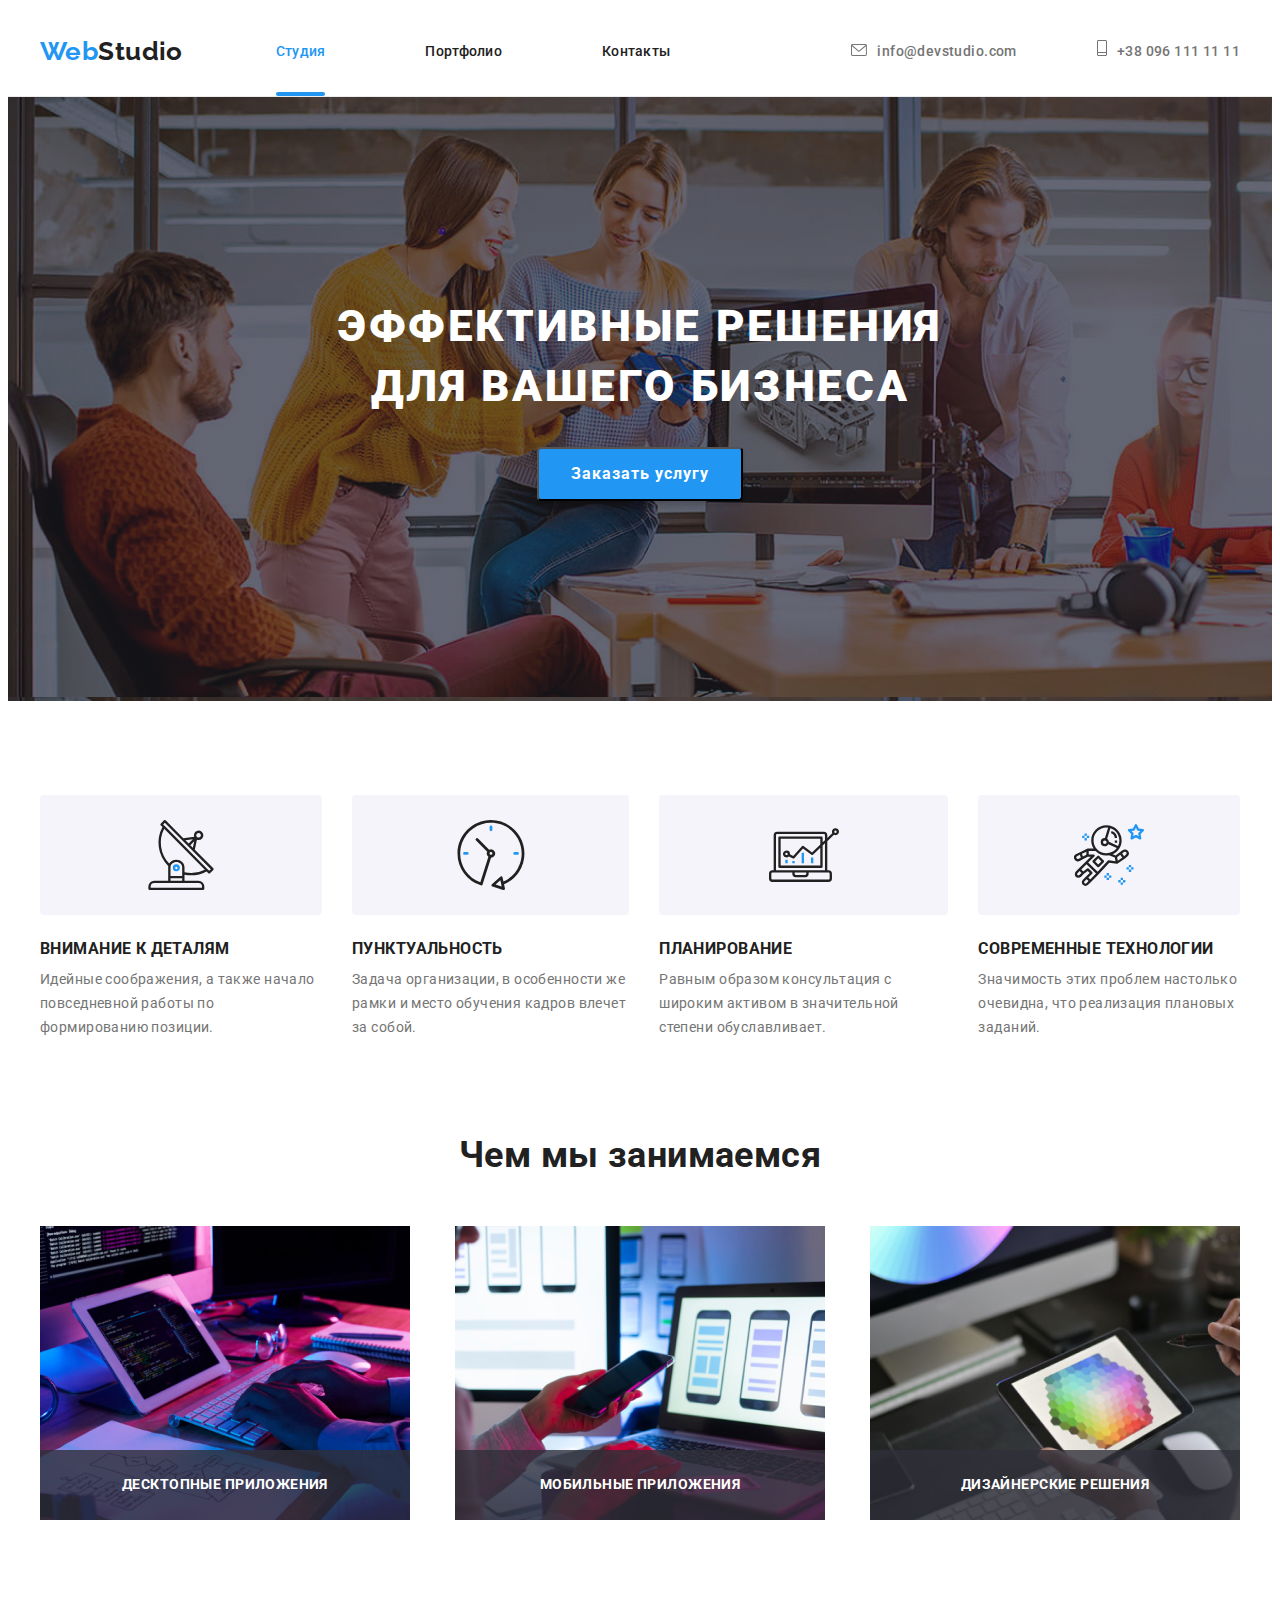
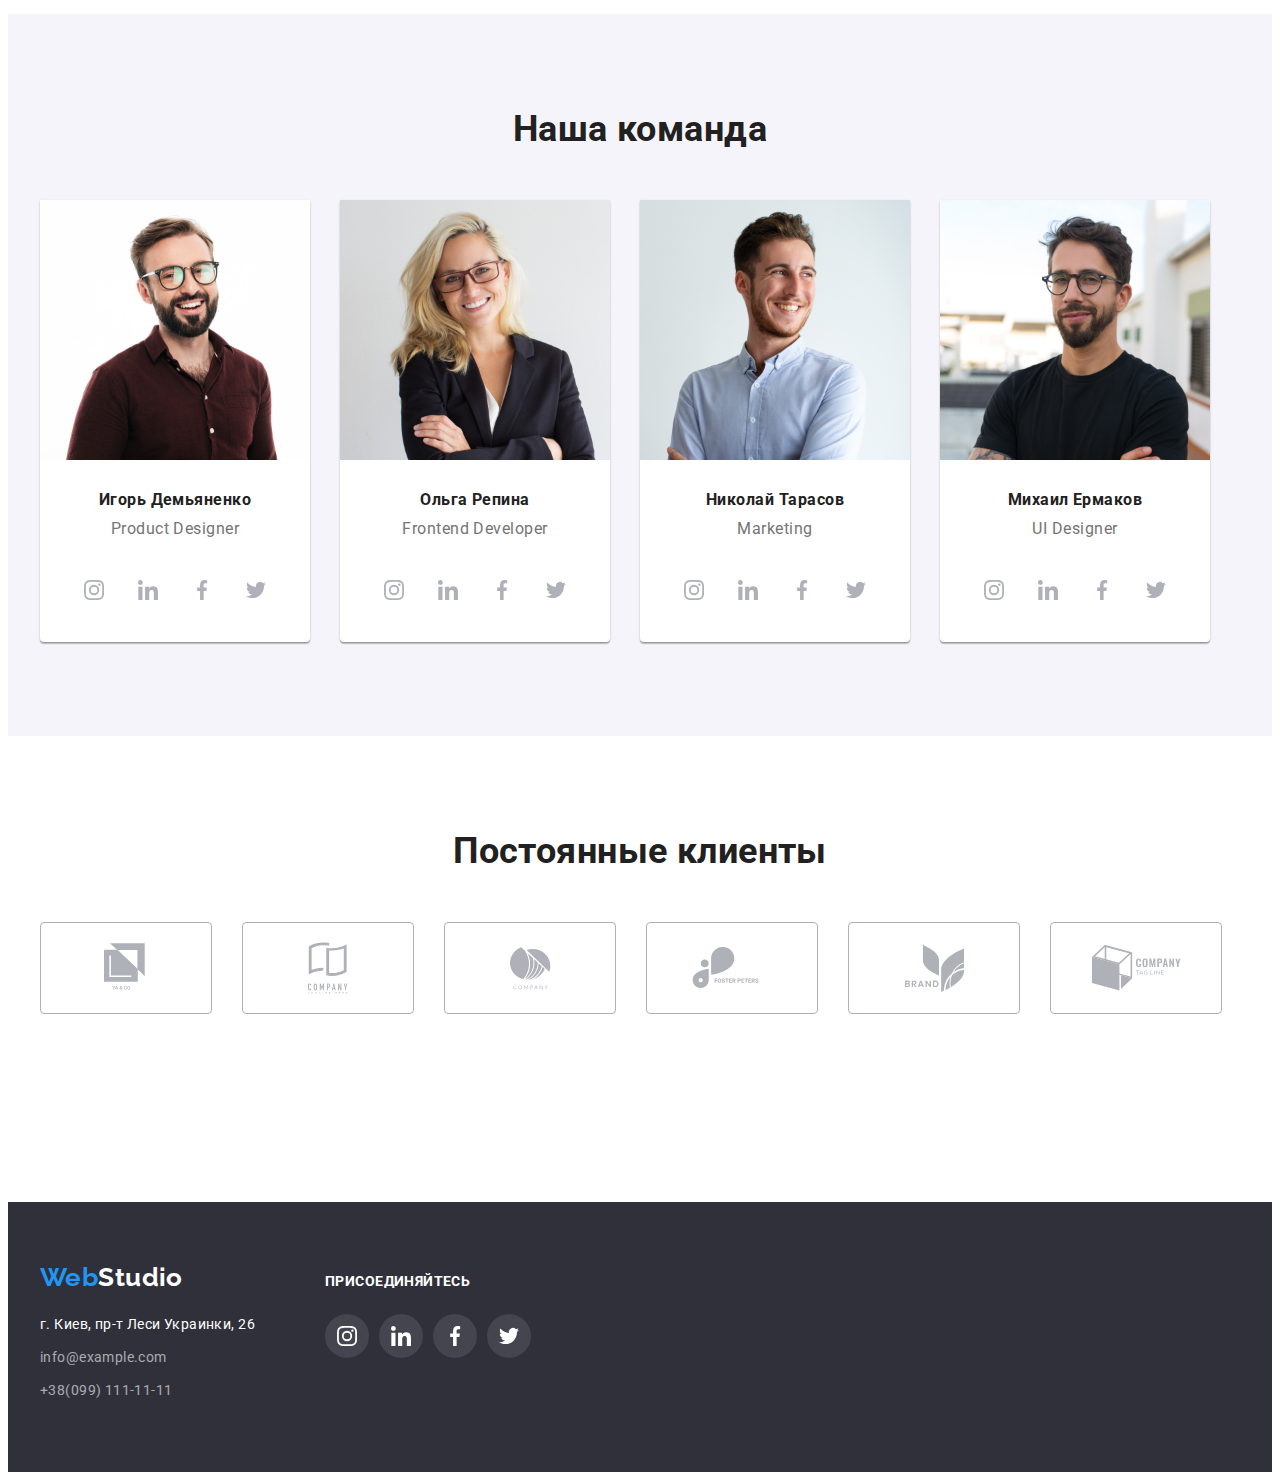
==== index.html @ 969b807a "Added files" ====
<!DOCTYPE html>
<html lang="ru">
  <head>
    <meta charset="UTF-8" />
    <meta name="viewport" content="width=device-width, initial-scale=1.0" />
    <title>Document</title>
    <link href="https://fonts.googleapis.com/css2?family=Roboto:wght@400;700;900&display=swap" rel="stylesheet">
    <link href="https://fonts.googleapis.com/css2?family=Raleway:wght@700&display=swap" rel="stylesheet">
    <link rel="stylesheet" href="https://cdnjs.cloudflare.com/ajax/libs/modern-normalize/1.0.0/modern-normalize.min.css" integrity="sha512-ISS7cAi1PEhQ8jnbJpJZMd29NlhNj4AWYyLOSp2CE/CsHxTCu+r+t0D2yoJudVrd0/8fTVPUVDzY5Tvli75u/g==" crossorigin="anonymous" />
    <link rel="stylesheet" href="./css/styles.css" />
  </head>

  <body>
  <header class="header">
   
 <div class="container header-container">
    <!--Навигация-->
     <nav class="navigation">
       <a href="./index.html" class="link">
      <p class="link logo" lang="en"><span class="logo-part">Web</span>Studio</p>
    </a>

    <ul class="site-nav list">
      <li class="menu-item"><a href="./index.html" class="link menu-link"><span class="current">Студия</span></a></li>
      <li class="menu-item"><a href="./portfolio.html" class="link menu-link">Портфолио</a></li>
      <li class="menu-item"><a href="#footer" class="link menu-link">Контакты</a></li>
    </ul>
    </nav> 
    
    <ul class="auth-nav list">
      <li class="menu-item"><a href="mailto:info@devstudio.com" class="link contact-link">
        <svg class="email-icon" width="16" height="12">
          <use xlink:href="./images/spritenew.svg#icon-envelope"></use>
        </svg>info@devstudio.com</a></li>
      <li class="menu-item"><a href="tel:380961111111" class="link contact-link">
        <svg class="email-icon" width="10" height="16"> 
          <use xlink:href="./images/spritenew.svg#icon-phone"></use>
        </svg>+38 096 111 11 11</a></li>
    </ul>
  
 </div>
</header>
 

    <main>
      <!--Секция-герой-->
      <section class="hero-section">
        <div class="container hero-container">
        <h1 class="hero-title">
          Эффективные решения
          для вашего бизнеса
        </h1>
        <button type="button" class="button" data-modal-open>Заказать услугу</button>
        </div>
        </section>
      
      <!--Преимущества-->
      <section class="section about-section">
        <div class="container">
        <h2 class="section-title visually-hidden" >Преимущества</h2>
        <ul class="list feature">
          <li class="list-item icon-antenna">
            <h3 class="about-title">Внимание к деталям</h3>
            <p class="about-info">
              Идейные соображения, а также начало повседневной работы по
              формированию позиции.
            </p>
          </li>
          <li class="list-item icon-clock">
            <h3 class="about-title">Пунктуальность</h3>
            <p class="about-info">
              Задача организации, в особенности же рамки и место обучения кадров
              влечет за собой.
            </p>
          </li>
          <li class="list-item icon-diagram">
            <h3 class="about-title">Планирование</h3>
            <p class="about-info">
              Равным образом консультация с широким активом в значительной
              степени обуславливает.
            </p>
          </li>
          <li class="list-item icon-astronaut">
            <h3 class="about-title">Современные технологии</h3>
            <p class="about-info">
              Значимость этих проблем настолько очевидна, что реализация
              плановых заданий.
            </p>
          </li>
        </ul>
        </div>
      </section>
    

    <!--Чем мы занимаемся-->
      <section class="section about-section about">
        <div class="container">
        <h2 class="section-title">Чем мы занимаемся</h2>
        <ul class="list">
          <li class="list-item">
            <div class="about-thumb">
              <img
              src="./images/box1.jpg"
              alt="планшет и клавиатура человек работает"
              width="370"
            />
            <p class="about-overlay">Десктопные приложения</p>
          </div>
          </li>
          <li class="list-item">
            <div class="about-thumb"> 
              <img
              src="./images/box2.jpg"
              alt="телефон и ноутбук человек за работой"
              width="370"
            />
            <p class="about-overlay">Мобильные приложения</p></div>
          </li>
          <li class="list-item">
            <div class="about-thumb">
              <img
              src="./images/box3.jpg"
              alt="планшет с красочной картинкой человек рисует с помощью стилуса"
              width="370"
            />
            <p class="about-overlay">Дизайнерские решения</p>
            </div>
          </li>
        </ul>
       </div>
      </section>
    
      

      <!-- Наша команда-->
      <section class="section team">
        <div class="container">
        <h2 class="section-title">Наша команда</h2>
        <ul class="list">
          <li class="team-item">
            <img
              src="./images/teamcard1.jpg"
              alt="Дизайнер мужчина в бордовой рубашке"
              width="270"
              height="260"
            />
            <h3 class="team-title">Игорь Демьяненко</h3>
            <p class="team-position">Product Designer</p>
            <ul class="list social-box">
              <li class="social-list">
                  <a href="" class="socialmedia">
                      <svg class="socialmedia-icon">
                          <use xlink:href="./images/spritenew.svg#icon-instagram">
                          </use>
                      </svg></a>
              </li>

              <li class="social-list">
                  <a href="" class="socialmedia">
                      <svg class="socialmedia-icon">
                          <use xlink:href="./images/spritenew.svg#icon-twitter">
                          </use>
                      </svg></a>
              </li>

              <li class="social-list">
                  <a href="" class="socialmedia">
                      <svg class="socialmedia-icon">
                          <use xlink:href="./images/spritenew.svg#icon-facebook">
                          </use>
                      </svg></a>
              </li>

              <li class="social-list">
                  <a href="" class="socialmedia">
                      <svg class="socialmedia-icon">
                          <use xlink:href="./images/spritenew.svg#icon-linkedin">
                          </use>
                      </svg></a>
              </li>
          </ul> 
          </li>

          <li class="team-item">
            <img
              src="./images/teamcard2.jpg"
              alt="Фронэнд девелопер женщина"
              width="270"
              height="260"
            
            />
            <h3 class="team-title">Ольга Репина</h3>
            <p class="team-position">Frontend Developer</p>
            <ul class="list social-box">
              <li class="social-list">
                  <a href="" class="socialmedia">
                      <svg class="socialmedia-icon">
                          <use xlink:href="./images/spritenew.svg#icon-instagram">
                          </use>
                      </svg></a>
              </li>

              <li class="social-list">
                  <a href="" class="socialmedia">
                      <svg class="socialmedia-icon">
                          <use xlink:href="./images/spritenew.svg#icon-twitter">
                          </use>
                      </svg></a>
              </li>

              <li class="social-list">
                  <a href="" class="socialmedia">
                      <svg class="socialmedia-icon">
                          <use xlink:href="./images/spritenew.svg#icon-facebook">
                          </use>
                      </svg></a>
              </li>
              
              <li class="social-list">
                  <a href="" class="socialmedia">
                      <svg class="socialmedia-icon">
                          <use xlink:href="./images/spritenew.svg#icon-linkedin">
                          </use>
                      </svg></a>
              </li>
          </ul> 
          </li>

          <li class="team-item">
            <img
              src="./images/teamcard3.jpg"
              alt="Маркетолог мужчина в голубой рубашке"
              width="270"
              height="260"
            
            />
            <h3 class="team-title">Николай Тарасов</h3>
            <p class="team-position">Marketing</p>
            <ul class="list social-box">
              <li class="social-list">
                  <a href="" class="socialmedia">
                      <svg class="socialmedia-icon">
                          <use xlink:href="./images/spritenew.svg#icon-instagram">
                          </use>
                      </svg></a>
              </li>

              <li class="social-list">
                  <a href="" class="socialmedia">
                      <svg class="socialmedia-icon">
                          <use xlink:href="./images/spritenew.svg#icon-twitter">
                          </use>
                      </svg></a>
              </li>

              <li class="social-list">
                  <a href="" class="socialmedia">
                      <svg class="socialmedia-icon">
                          <use xlink:href="./images/spritenew.svg#icon-facebook">
                          </use>
                      </svg></a>
              </li>
              
              <li class="social-list">
                  <a href="" class="socialmedia">
                      <svg class="socialmedia-icon">
                          <use xlink:href="./images/spritenew.svg#icon-linkedin">
                          </use>
                      </svg></a>
              </li>
          </ul> 
          </li>

          <li class="team-item">
            <img
              src="./images/teamcard4.jpg"
              alt="UI Дизайнер мужчина в черной футболке"
              width="270"
              height="260"
            
            />
            <h3 class="team-title">Михаил Ермаков</h3>
            <p class="team-position">UI Designer</p>
            <ul class="list social-box">
              <li class="social-list">
                  <a href="" class="socialmedia">
                      <svg class="socialmedia-icon">
                          <use xlink:href="./images/spritenew.svg#icon-instagram">
                          </use>
                      </svg></a>
              </li>

              <li class="social-list">
                  <a href="" class="socialmedia">
                      <svg class="socialmedia-icon">
                          <use xlink:href="./images/spritenew.svg#icon-twitter">
                          </use>
                      </svg></a>
              </li>

              <li class="social-list">
                  <a href="" class="socialmedia">
                      <svg class="socialmedia-icon">
                          <use xlink:href="./images/spritenew.svg#icon-facebook">
                          </use>
                      </svg></a>
              </li>
              
              <li class="social-list">
                  <a href="" class="socialmedia">
                      <svg class="socialmedia-icon">
                          <use xlink:href="./images/spritenew.svg#icon-linkedin">
                          </use>
                      </svg></a>
              </li>
          </ul> 
          </li>
        </ul>
      </div>
      </section>

    <!--Постоянные клиенты-->
      <section class="section">
        <div class="container">
          <h3 class="section-title">Постоянные клиенты</h3>
          <ul class="list clients-box">

            <li class="list-item">
              <a href="" class="clients-logo" target="_blank" rel="noopener noreferer">
              <svg width="45" height="50">
                <use xlink:href="./images/spritenew.svg#icon-logo1"></use>
              </svg></a>
            </li>

            <li class="list-item">
              <a href="" class="clients-logo" target="_blank" rel="noopener noreferer">
              <svg width="40" height="52">
              <use xlink:href="./images/spritenew.svg#icon-logo2"></use>
            </svg></a>
            </li>
            <li class="list-item">
              <a href="" class="clients-logo" target="_blank" rel="noopener noreferer">
              <svg width="41" height="43">
              <use xlink:href="./images/spritenew.svg#icon-logo3"></use>
            </svg></a>
              
            </li>
            <li class="list-item">
              <a href="" class="clients-logo" target="_blank" rel="noopener noreferer">
              <svg width="80" height="42">
              <use xlink:href="./images/spritenew.svg#icon-logo4"></use>
            </svg></a>
              
            </li>
            <li class="list-item">
              <a href="" class="clients-logo" target="_blank" rel="noopener noreferer">
              <svg width="59" height="47">
              <use xlink:href="./images/spritenew.svg#icon-logo5"></use>
            </svg></a>
              
            </li>
            <li class="list-item">
              <a href="" class="clients-logo" target="_blank" rel="noopener noreferer">
              <svg width="89" height="46">
              <use xlink:href="./images/spritenew.svg#icon-logo6"></use>
            </svg></a>
              
            </li>
          </ul>
        </div>
        
      </section>
    
    </main>

    <!--Подвал сайта--> 
     <footer class="dark-background footer-box" id="footer">
      <div class="container footer-container">
      <div>
        <!--Логотип-->
        <a href="./index.html" class="link"> </a>
        <p class="link footer-logo" lang="en"><span class="logo-part">Web</span>Studio</p>
  
       <!--Адрес-->
      <address class="footer-address">
        <ul class="list">
        <li>
          <p class="link">г. Киев, пр-т Леси Украинки, 26</p>
        </li>
         <li class="footer-contacts">
           <a class="link list" href="mailto:info@example.com">info@example.com</a>
          </li> 
         <li class="footer-contacts"> 
           <a class="link list" href="tel:+380991111111">+38(099) 111-11-11</a>
          </li>
        </ul>

      </address>
    </div>
        

      <!--Присоединяйтесь-->
      
      <div class="join-us">
        <h3 class="title-join-us">Присоединяйтесь</h3>
        <ul class="list social-box-footer">
          <li class="social-list">
            <a href="https://instagram.com" class="socialmedia footer">
              <svg class="socialmedia-icon">
              <use xlink:href="./images/spritenew.svg#icon-instagram"></use>
          </svg></a>
          </li>
          
          <li class="social-list">
            <a href="https://twitter.com" class="socialmedia footer">
              <svg class="socialmedia-icon">
              <use xlink:href="./images/spritenew.svg#icon-twitter"></use>
          </svg></a>
          </li>
  
          <li class="social-list"> 
            <a href="https://facebook.com" class="socialmedia footer">
              <svg class="socialmedia-icon">
              <use xlink:href="./images/spritenew.svg#icon-facebook"></use>
          </svg></a>
          </li>
  
          <li class="social-list">
            <a href="https://linkedin.com" class="socialmedia footer">
              <svg class="socialmedia-icon">
              <use xlink:href="./images/spritenew.svg#icon-linkedin"></use>
          </svg></a>
          </li>
        </ul>
  
      </div>
    </div>

    </footer>

<!--Модальное окно-->
    <div class="backdrop is-hidden" data-modal>
      <div class="modal">
        <button class="close-modal" data-modal-close>X</button>
      </div>
    </div>

    <script src="./js/modal.js"></script>
  </body>
</html>
---- css/styles.css ----
:root {
  --main-text-color: #757575;
  --accent-color: rgb(33, 150, 243);
  --title-color: #212121;
  --white: #ffffff;
  --dark-background: #2f303a;
  --footer-contacts: rgba(255, 255, 255, 0.6);
  --button: #f5f4fa;
  --icon-color: #afb1b8;
}

html {
  box-sizing: border-box;
}

body {
  font-family: "Roboto", sans-serif;
  font-size: 14px;
  line-height: 1.71;
  letter-spacing: 0.03em;
  color: var(--main-text-color);
  background-color: var(--white);
}

address {
  font-style: normal;
}

img {
  display: block;
  max-width: 100%;
  height: auto;
}
h1,
h2,
h3,
p {
  margin: 0;
}

p {
  margin-bottom: 50px;
}

/*Скрытые заголовки*/
.visually-hidden {
  position: absolute !important;
  clip: rect(1px 1px 1px 1px);
  clip: rect(1px, 1px, 1px, 1px);
  padding: 0 !important;
  border: 0 !important;
  height: 1px !important;
  width: 1px !important;
  overflow: hidden;
}

/*Контейнер для секций НЕ ТРОГАТЬ БОЛЬШЕ*/
.container {
  width: 1200px;
  padding-left: 15px;
  padding-right: 15px;
  margin-right: auto;
  margin-left: auto;
}

/*Список без маркеров*/
.list {
  margin: 0;
  padding: 0;
  list-style: none;
}

/*Ссылка*/
.link {
  color: var(--title-color);
  text-decoration: none;
}

.link:hover,
.link:focus {
  color: var(--accent-color);
  text-decoration: underline;
  transition-duration: 250ms;
  transition-timing-function: cubic-bezier(0.4, 0, 0.2, 1);
}

/*Header*/
.header {
  align-items: center;
  background-color: var(--white);
  border-bottom: 1px solid #ececec;
}

.header .logo {
  margin-right: 93px;
}

.header-container {
  display: flex;
  justify-content: flex-end;
  align-items: center;

  min-height: 80px;
}

/*Логотип*/
.logo {
  margin-bottom: 0;
  padding-top: 24px;
  padding-bottom: 25px;

  font-family: Raleway;
  font-style: normal;
  font-weight: bold;
  font-size: 26px;
  line-height: 1.19;
  color: var(--title-color);
}

.logo-part {
  color: var(--accent-color);
}

/* Навигация */
.navigation {
  display: flex;
  align-items: center;
  margin-right: auto;
}

/*Навигация сайта*/

.site-nav {
  display: inline-flex;
  margin-top: 32px;
  margin-bottom: 32px;
}

.menu-item:not(:last-child) {
  margin-right: 50px;
}

/*Применится ко всем, у которых есть сосед сверху*/
.site-nav .menu-item + .menu-item {
  margin-left: 50px;
}

.menu-link {
  font-weight: 500;
  line-height: 1.314;
  letter-spacing: 0.02em;
  color: var(--title-color);
}

.menu-link:hover,
.menu-link:focus {
  color: var(--accent-color);
  text-decoration: none;
  transition-duration: 250ms;
  transition-timing-function: cubic-bezier(0.4, 0, 0.2, 1);
}

/*Контакты*/
.auth-nav {
  display: inline-flex;
  margin-top: 32px;
  margin-bottom: 32px;
}

.email-icon {
  margin-right: 10px;
  fill: var(--main-text-color);
}

.auth-nav .contact-link {
  margin-left: 30px;
  font-weight: 500;
}

.auth-nav .link {
  padding-top: 32px;
  padding-bottom: 32px;
  color: var(--main-text-color);
}

.contact-link:hover,
.contact-link:focus {
  color: var(--accent-color);
  transition-duration: 250ms;
  transition-timing-function: cubic-bezier(0.4, 0, 0.2, 1);
}

.contact-link:hover .email-icon,
.contact-link:focus {
  fill: var(--accent-color);
  transition-duration: 250ms;
  transition-timing-function: cubic-bezier(0.4, 0, 0.2, 1);
}

.head-line {
  border-bottom: 1px solid var(--main-text-color);
}

/*Секция и заголовок секции*/
.section {
  padding-top: 94px;
  padding-bottom: 94px;

  font-weight: bold;
  line-height: 1.167;
}

.section-title {
  margin-bottom: 50px;
  color: var(--title-color);
  font-size: 36px;
  line-height: 1.17;
  text-align: center;
}

.flexbox {
  display: flex;
  justify-content: space-between;
}

/*Специальный синий выделитель для "студия" и "e-mail"*/
.current {
  color: var(--accent-color);
  position: relative;
  padding-bottom: 0;
}

.current::after {
  position: absolute;
  display: block;
  content: "";
  width: 100%;
  height: 4px;
  border-radius: 2px;
  margin-left: auto;
  margin-right: auto;
  background-color: var(--accent-color);
  margin-top: 28px;
}

/*Секция героя*/
.hero-section {
  max-width: 1600px;
  margin-left: auto;
  margin-right: auto;
  background-image: linear-gradient(
      to right,
      rgba(47, 48, 58, 0.4),
      rgba(47, 48, 58, 0.4)
    ),
    url("../images/Img.jpg");
  background-color: var(--dark-background);
}

.hero-container {
  max-width: 690px;
  padding-top: 200px;
  padding-bottom: 200px;
  text-align: center;
  letter-spacing: 0.06em;
}
.hero-title {
  display: inline-block;
  margin-bottom: 30px;
  max-width: 696px;
  color: var(--white);
  font-size: 44px;
  font-weight: 900;
  line-height: 1.36;
  letter-spacing: 0.06em;
  text-transform: uppercase;
}

/*Кнопки*/

.button {
  display: inline-block;
  padding: 10px 32px;
  min-width: 200px;
  border-radius: 4px;
  box-shadow: 0px 4px 4px rgba(0, 0, 0, 0.15);
  font-family: inherit;
  font-weight: 700;
  font-size: 16px;
  line-height: 1.87;
  text-align: center;
  letter-spacing: 0.06em;
  color: var(--white);
  background-color: var(--accent-color);
}

.button:hover,
.button:focus {
  color: var(--white);
  background-color: var(--accent-color);
  transition-duration: 250ms;
  transition-timing-function: cubic-bezier(0.4, 0, 0.2, 1);
}

/*Бэкграунд*/
.dark-background {
  background: var(--dark-background);
  color: var(--white);
}

/*Преимущества*/
.section .about-section {
  padding-left: 0;
  padding-right: 0;
}

.about-section .list {
  display: flex;
  justify-content: space-between;
}

.about-section .li-item {
  flex-basis: calc(100% / 4 - 30px);
}

.list-item {
  width: cal(100% - 90px) / 4;
}

.list-item:not(:last-child) {
  margin-right: 30px;
}

.about-section {
  justify-content: space-between;
  background-color: var(--white);
}

/*Обнуляем в .about верхний паддинг*/
.about {
  padding-top: 0;
}

.about-title {
  margin-bottom: 10px;

  font-weight: bold;
  line-height: 1.14;
  color: var(--title-color);
  text-transform: uppercase;
}

.about-info {
  margin-bottom: 0;
  display: inline-block;
  line-height: 1.71;
  font-weight: normal;
  color: #757575;
}

.about-info:not(:last-child) {
  margin-right: 30px;
}
/*Overlay в секции О нас*/
.about-thumb {
  position: relative;
}

.about-overlay {
  position: absolute;
  width: 100%;
  left: 0;
  bottom: 0;
  padding: 27px 0;
  margin-bottom: 0;

  font-size: 14px;
  line-height: 1.14;
  text-align: center;
  text-transform: uppercase;
  color: var(--white);
  background-color: rgba(47, 48, 58, 0.8);
}

/*Следующие свойства для иконок в Преимущества*/
.feature > .list-item::before {
  display: block;
  content: "";
  height: 120px;
  margin-bottom: 25px;
  background-size: auto;
  background-repeat: no-repeat;
  background-position: center;
  background-color: var(--button);
  border-radius: 4px;
}

.icon-antenna::before {
  background-image: url(../images/icon/antenna.svg);
}
.icon-clock::before {
  background-image: url(../images/icon/clock.svg);
}
.icon-diagram::before {
  background-image: url(../images/icon/diagram.svg);
}
.icon-astronaut::before {
  background-image: url(../images/icon/astronaut.svg);
}

/*Наша команда*/
.team {
  padding-left: 0;
  padding-right: 0;
  padding-top: 94px;
  padding-bottom: 94px;
  background-color: var(--button);
  color: var(--title-color);
  width: auto;
}

.team .list {
  display: flex;
}

.team-item {
  text-align: center;
  background-color: var(--white);
}

.team-item {
  background: var(--white);
  box-shadow: 0px 1px 3px rgba(0, 0, 0, 0.12), 0px 1px 1px rgba(0, 0, 0, 0.14),
    0px 2px 1px rgba(0, 0, 0, 0.2);
  border-radius: 0px 0px 4px 4px;
}

.team .team-item + .team-item {
  margin-left: 30px;
}

.team h3 {
  font-size: 16px;
  line-height: 1.187;
  text-align: center;
  letter-spacing: 0.03em;
  margin-top: 30px;
  margin-bottom: 10px;
  font-style: normal;
}

.team p {
  color: var(--main-text-color);
  font-size: 16px;
  font-weight: normal;
  line-height: 1.19;
  text-align: center;
  letter-spacing: 0.03em;
  margin-bottom: 30px;
}

.social-box {
  display: flex;
  padding-left: 32px;
  padding-right: 32px;
  margin-top: 16px;
}

.social-list:not(:last-child) {
  margin-right: 10px;
}

.socialmedia {
  display: inline-flex;
  width: 44px;
  height: 44px;
  justify-content: center;
  align-items: center;
  margin-bottom: 30px;
  border-radius: 50%;
  background-size: 20px;
  background-repeat: no-repeat;
  fill: var(--icon-color);
}

.socialmedia-icon {
  width: 20px;
  height: 20px;
}

.socialmedia:hover {
  background-color: var(--accent-color);
  fill: var(--white);
  transition-duration: 250ms;
  transition-timing-function: cubic-bezier(0.4, 0, 0.2, 1);
}

/*Клиенты*/
.clients-box {
  display: flex;
}

.clients-box .item:not(:last-child) {
  margin-right: 30px;
}

.clients-logo {
  display: inline-flex;
  align-items: center;
  justify-content: center;
  width: 170px;
  height: 90px;
  border: 1px solid var(--icon-color);
  border-radius: 4px;
  fill: var(--icon-color);
}

.clients-logo:hover {
  fill: var(--accent-color);
  border: 1px solid var(--accent-color);
  transition-duration: 250ms;
  transition-timing-function: cubic-bezier(0.4, 0, 0.2, 1);
}

/*Футер*/
.footer-box {
  background-color: var(--dark-background);
}

.footer-logo {
  margin-bottom: 20px;
  font-family: Raleway;
  font-style: normal;
  font-weight: bold;
  font-size: 26px;
  line-height: 1.19;

  color: var(--white);
}

.footer-address {
  font-weight: 400;
  text-align: left;
}

.footer-address .link {
  color: var(--white);
  margin-bottom: 9px;
  display: inline-block;
  font-style: normal;
}

.footer-contacts .link {
  color: var(--footer-contacts);
}

.footer-container {
  display: flex;
  align-items: baseline;
  margin-top: 94px;
  padding-top: 60px;
  padding-bottom: 60px;
}

/*Присоединяйтесь*/
.join-us {
  margin-left: 70px;
}

.title-join-us {
  font-weight: 700;
  font-size: 14px;
  text-transform: uppercase;
  color: var(--white);
  margin-bottom: 20px;
}

.social-box-footer {
  display: flex;
}

.footer {
  background: rgba(255, 255, 255, 0.1);
  fill: var(--white);
}

/*Секция Filter*/
.container .container-top {
  max-width: 1200px;
}

.filter-box {
  display: flex;
  justify-content: center;
  margin-bottom: 50px;
}

.filter-box .item {
  display: inline-block;
  align-items: center;
}

.item {
  font-style: normal;
  font-weight: 500;
  font-size: 16px;
  line-height: 1.62;

  text-align: center;
  letter-spacing: 0.03em;
}

.filter-box .item:not(:last-child) {
  margin-right: 8px;
}

.filter-button {
  padding: 6px 22px;
  color: var(--title-color);
  background: #f5f4fa;
  font-weight: 500;
  font-size: 16px;
  line-height: 1.625;
  min-width: 73px;
  border: none;
  box-shadow: 0px 3px 1px rgba(0, 0, 0, 0.1), 0px 1px 2px rgba(0, 0, 0, 0.08),
    0px 2px 2px rgba(0, 0, 0, 0.12);
}

.filter-button:hover,
.filter-button:focus {
  background-color: var(--button);
  color: var(--title-color);
  border: 1px solid var(--accent-color);
  transition-duration: 250ms;
  transition-timing-function: cubic-bezier(0.4, 0, 0.2, 1);
}

/*Карточки*/
.our-projects {
  padding-top: 94px;
}

.project-list {
  display: flex;
  flex-wrap: wrap;
}

.our-project-card:not(:nth-child(3n)) {
  margin-right: 30px;
}

.our-project-card:not(:nth-last-child(-n + 3)) {
  margin-bottom: 30px;
}

.our-project-card:hover,
.our-project-card:focus {
  box-shadow: 0px 1px 1px rgba(0, 0, 0, 0.12), 0px 4px 4px rgba(0, 0, 0, 0.06),
    1px 4px 6px rgba(0, 0, 0, 0.16);
  transition-duration: 250ms;
  transition-timing-function: cubic-bezier(0.4, 0, 0.2, 1);
}

.portfolio-thumb {
  position: relative;
  overflow: hidden;
}

.portfolio-overlay {
  position: absolute;
  top: 0;
  left: 0;
  width: 100%;
  height: 100%;
  transform: translateY(100%);
  transition: transform 250ms ease;
  margin-bottom: 0;
  padding: 63px 24px;
  font-size: 18px;
  line-height: 1.56;
  color: var(--white);
  background-color: rgba(33, 150, 243, 0.9);
}

.our-project-card:hover .portfolio-overlay,
.our-project-card .link:focus .portfolio-overlay {
  transform: translateX(0);
  transition-duration: 250ms;
  transition-timing-function: cubic-bezier(0.4, 0, 0.2, 1);
}

.project-card-content {
  border-right: 1px solid #eeeeee;
  border-bottom: 1px solid #eeeeee;
  border-left: 1px solid #eeeeee;
  padding: 20px 24px;
}

.our-project-title {
  margin-top: 20px;
  font-size: 18px;
  line-height: 2;
  letter-spacing: 0.06em;
  color: var(--title-color);
}

.our-project-topic {
  font-size: 16px;
  line-height: 1.87;
}

/*Модальное окно*/
.backdrop {
  position: fixed;
  top: 0;
  left: 0;
  width: 100%;
  height: 100%;
  background: rgba(0, 0, 0, 0.2);

  opacity: 1;
  transition: opacity 400ms cubic-bezier(0.4, 0, 0.2, 1);
}

.backdrop.is-hidden {
  opacity: 0;
  pointer-events: none;
}

.modal {
  position: absolute;
  top: 50%;
  left: 50%;
  transform: translate(-50%, -50%);
  min-width: 528px;
  min-height: 581px;
  padding: 40px;

  background-color: var(--white);
  box-shadow: 0px 1px 3px rgba(0, 0, 0, 0.12), 0px 1px 1px rgba(0, 0, 0, 0.14),
    0px 2px 1px rgba(0, 0, 0, 0.2);
  border-radius: 4px;
}

.close-modal {
  position: absolute;
  top: 8px;
  right: 8px;
  border: 1px solid rgba(0, 0, 0, 0.1);
  border-radius: 50px;

  display: flex;
  justify-content: center;
  align-items: center;

  width: 30px;
  height: 30px;

  margin: 0;
  padding: 0;

  font-family: inherit;
  font-weight: 600;
  font-size: 16px;

  color: var(--title-color);
  background-color: var(--white);
  cursor: pointer;
}

.close-modal:hover,
.close-modal:focus {
  border-color: var(--accent-color);
  background-color: var(--white);
  transition-duration: 250ms;
  transition-timing-function: cubic-bezier(0.4, 0, 0.2, 1);
}
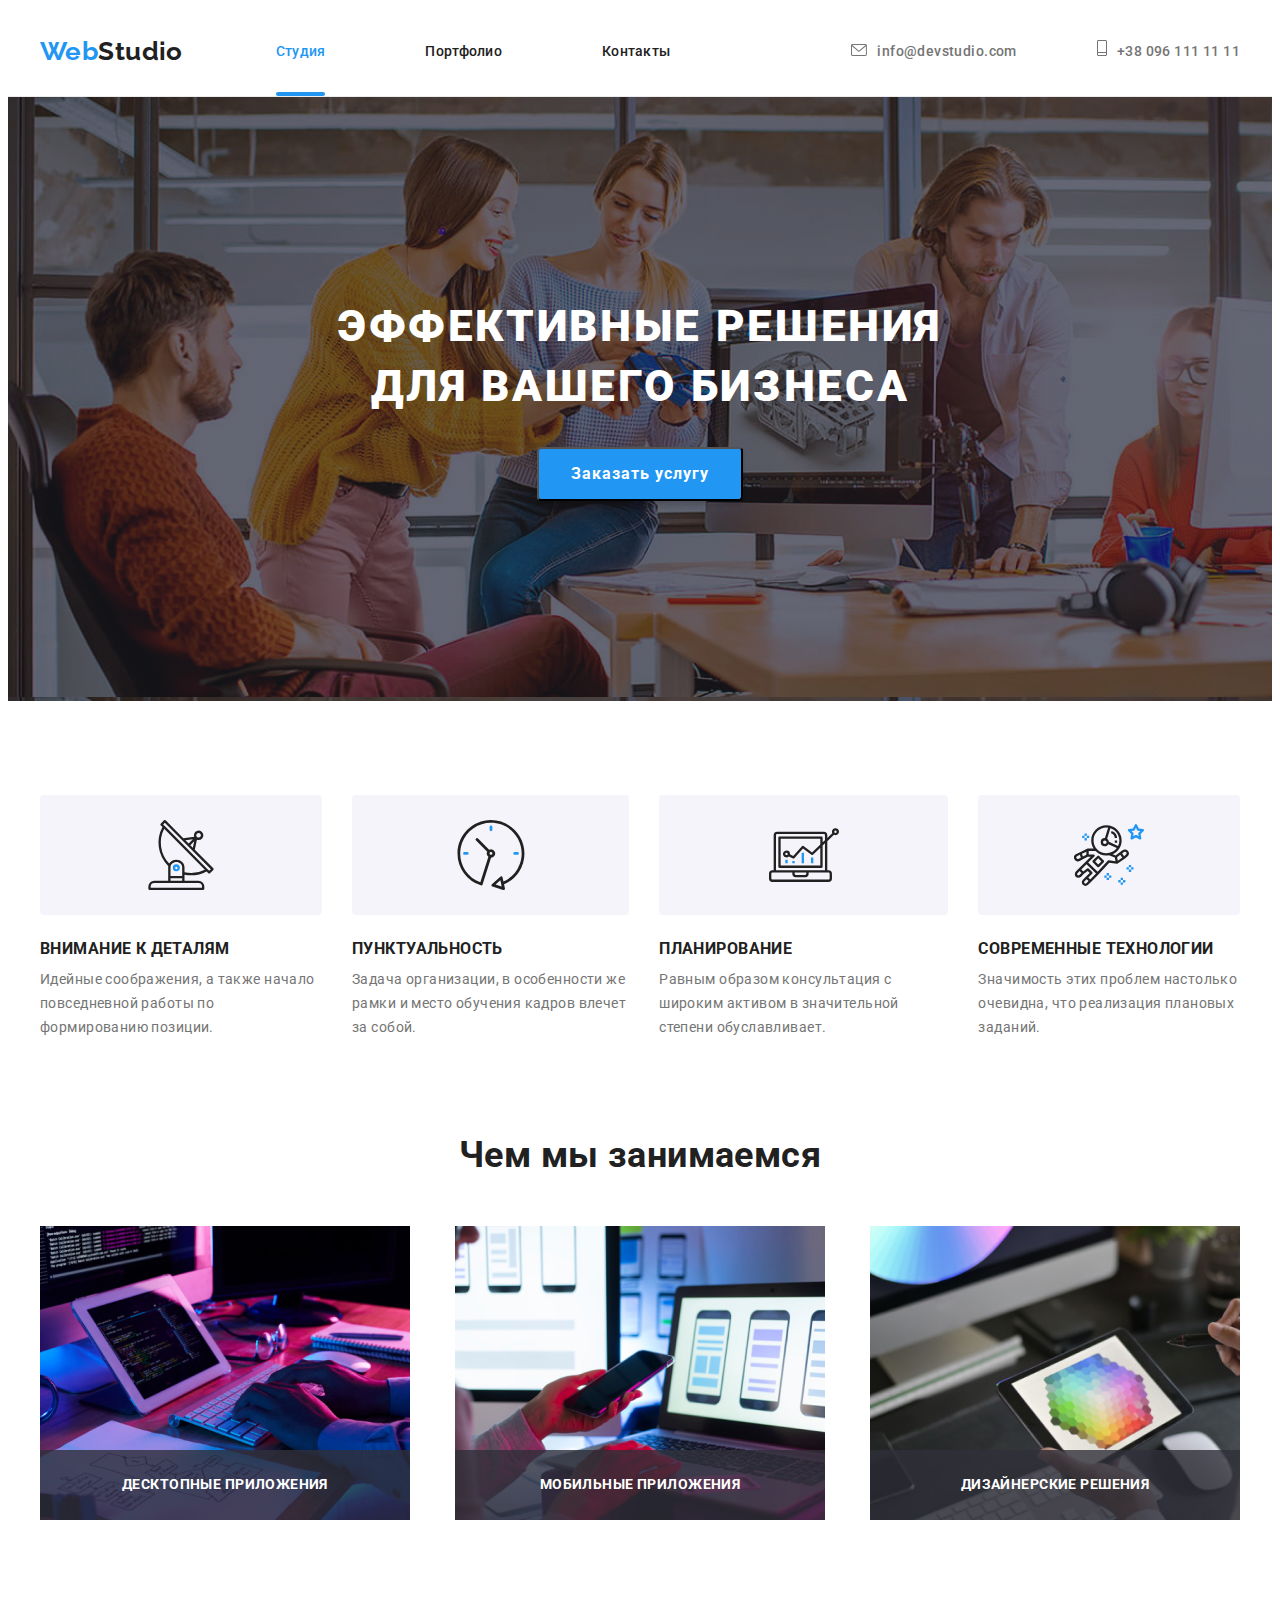
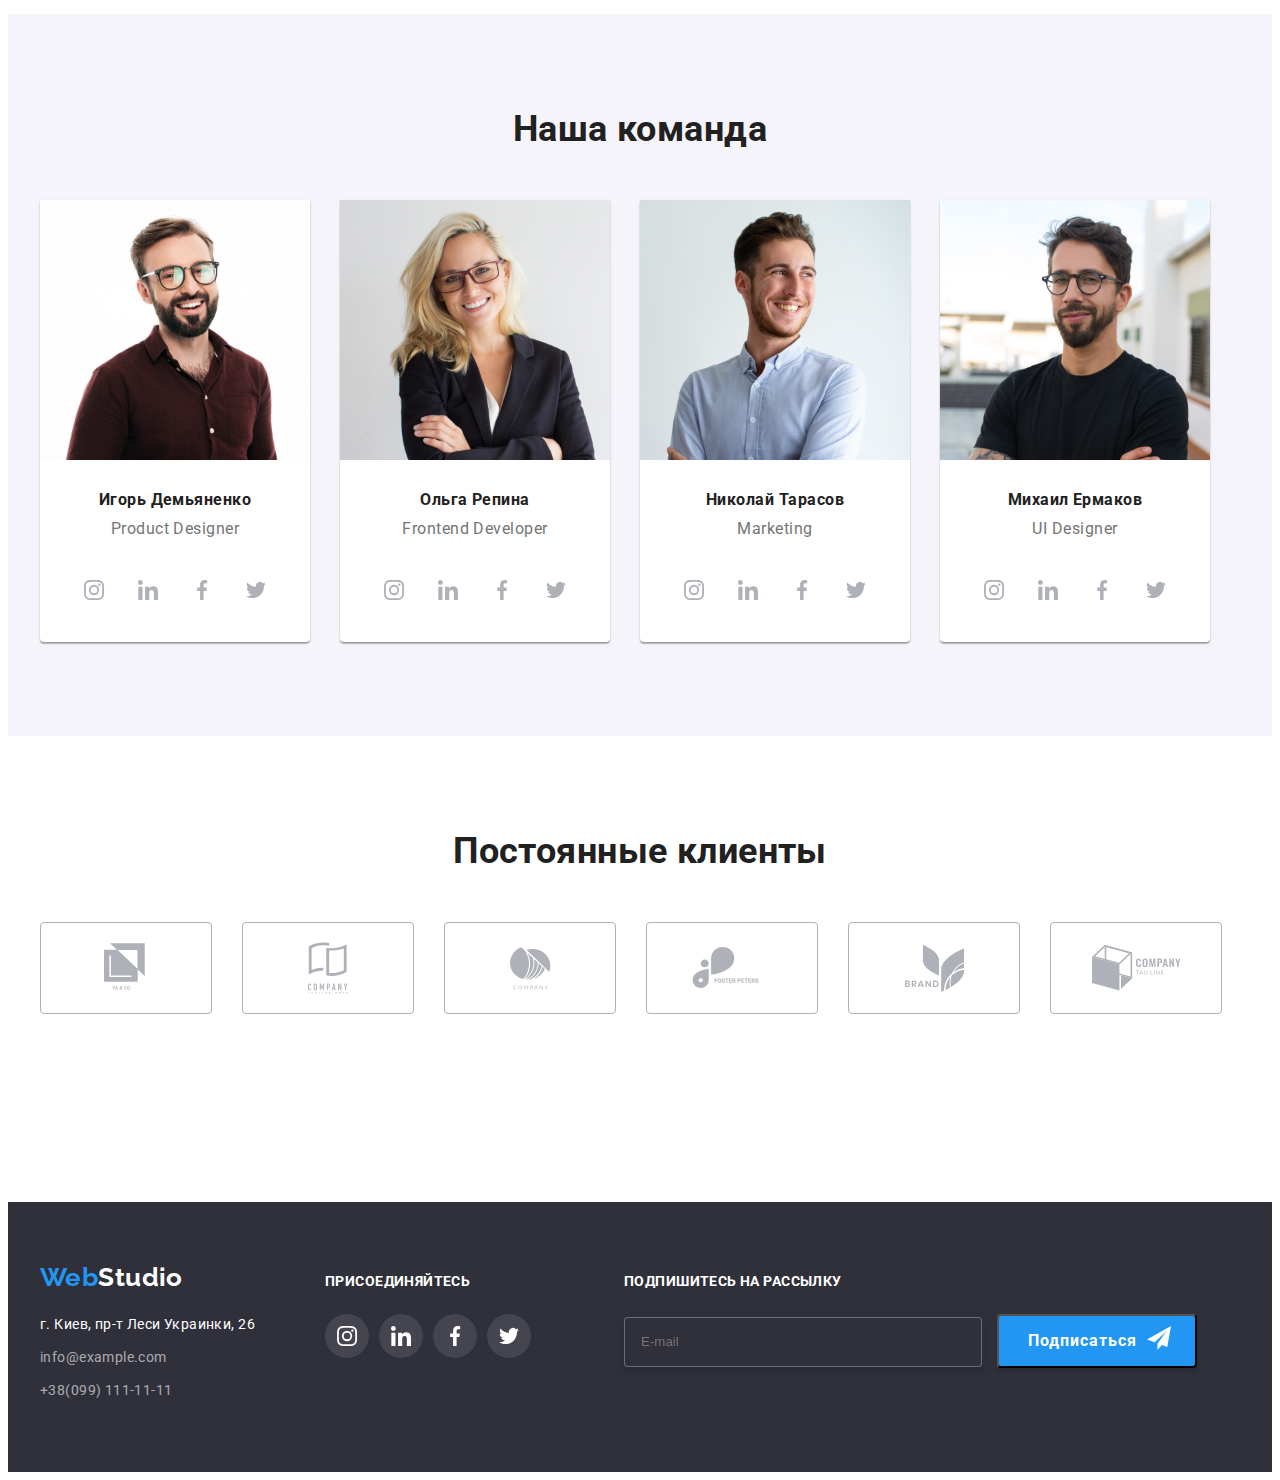
==== commit 40644ea2: "Добавлена в футере Подписка на рассылку" ====
--- a/index.html
+++ b/index.html
@@ -434,6 +434,18 @@
         </ul>
   
       </div>
+
+      <!--Подпишитесь на рассылку-->
+      <div class="submit">
+        <h3 class="title-join-us">Подпишитесь на рассылку</h3>
+        <form autocomplete="on">
+        <input type="email" name="mail" class="sign-input" placeholder="E-mail">
+        <button type="submit" class="button button-sign">Подписаться
+          <svg class="submit-icon"> 
+          <use xlink:href="./images/iconform.svg#icon-send"></use>
+        </svg></button>
+        </form>
+      </div>
     </div>
 
     </footer>
--- a/css/styles.css
+++ b/css/styles.css
@@ -584,6 +584,45 @@
   fill: var(--white);
 }
 
+/*Подпишитесь на рассылку*/
+.submit {
+  margin-left: 93px;
+}
+
+.button-sign {
+  padding-left: 29px;
+  padding-right: 10px;
+  width: 200px;
+  min-height: 50px;
+  text-align: left;
+  line-height: 1.875;
+}
+
+.sign-input {
+  color: rgba(255, 255, 255, 0.6);
+  width: 358px;
+  height: 50px;
+  border: 1px solid rgba(255, 255, 255, 0.3);
+  box-sizing: border-box;
+  filter: drop-shadow(0px 4px 4px rgba(0, 0, 0, 0.15));
+  border-radius: 4px;
+  background-color: var(--dark-background);
+
+  margin-right: 12px;
+  padding-left: 16px;
+}
+
+.submit-icon {
+  position: absolute;
+  fill: var(--white);
+  display: inline-flex;
+
+  margin-left: 10px;
+  margin-right: 13px;
+  width: 24px;
+  height: 24px;
+}
+
 /*Секция Filter*/
 .container .container-top {
   max-width: 1200px;
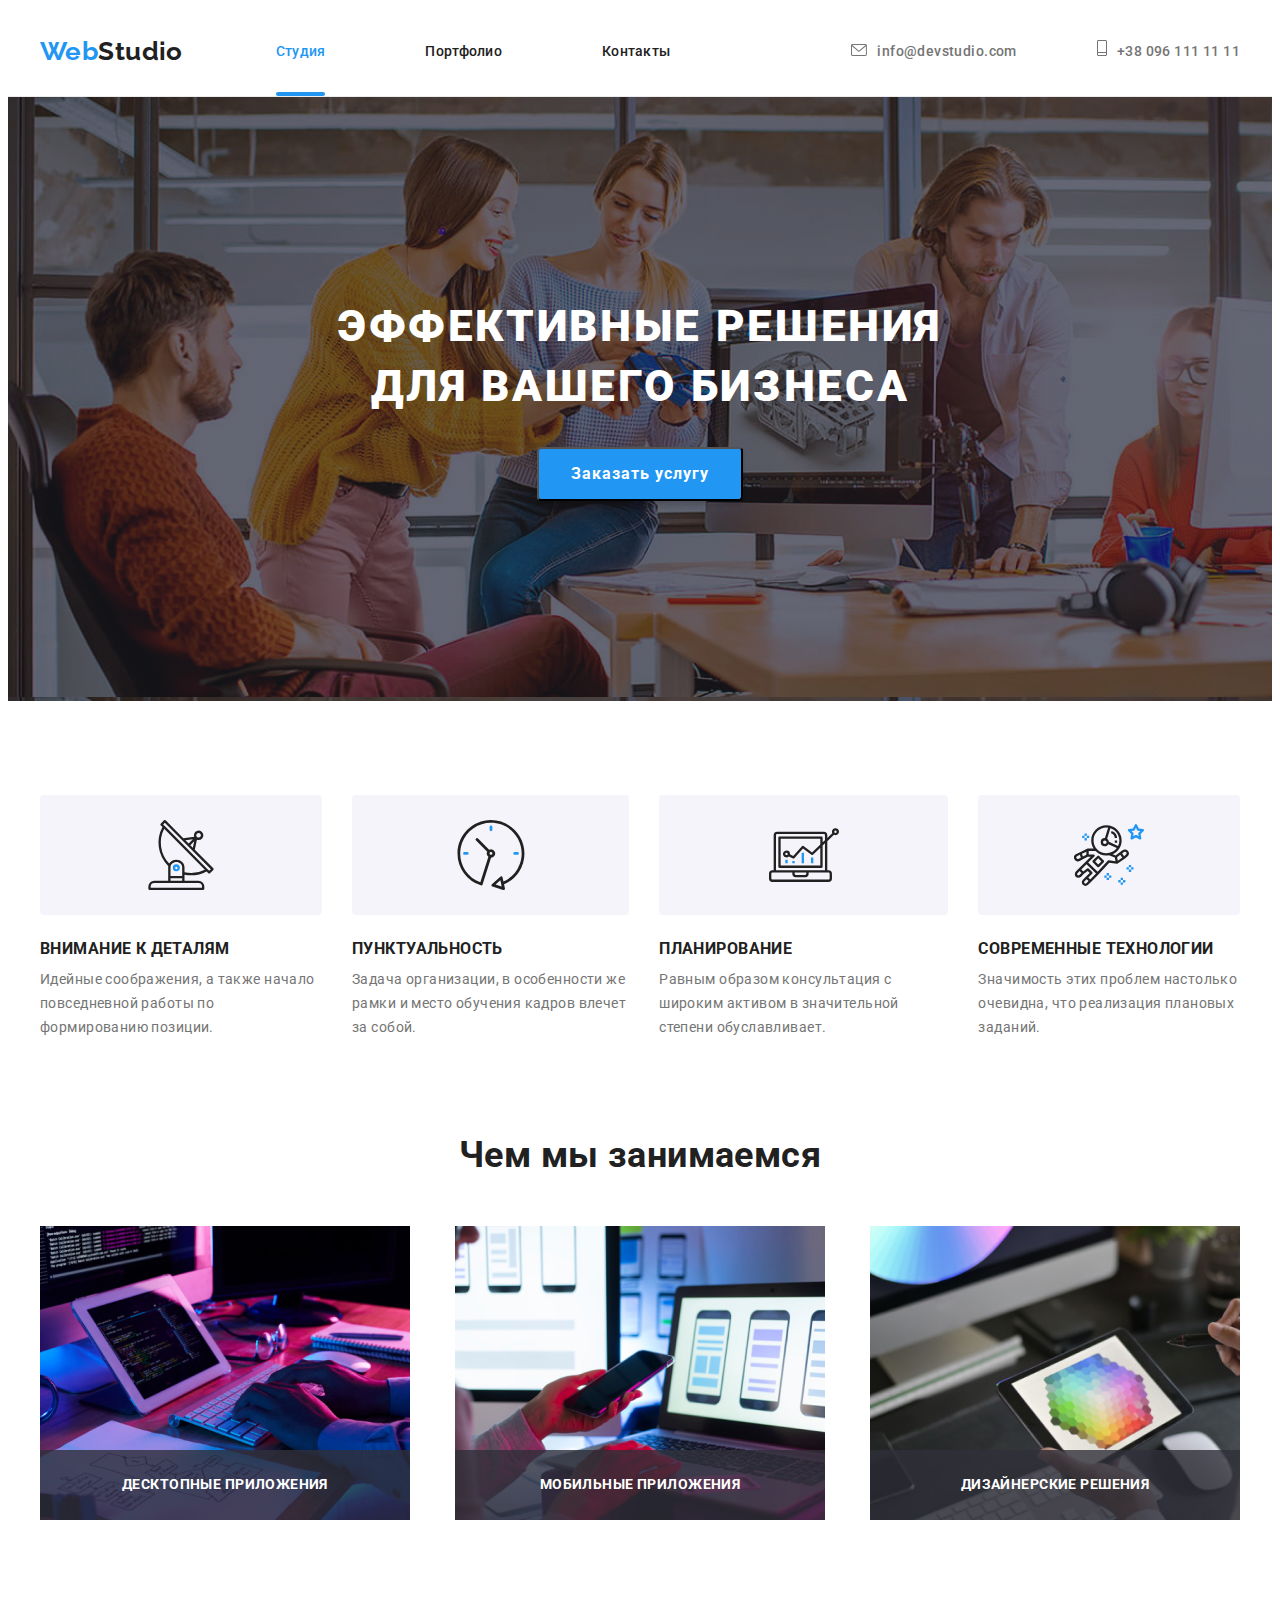
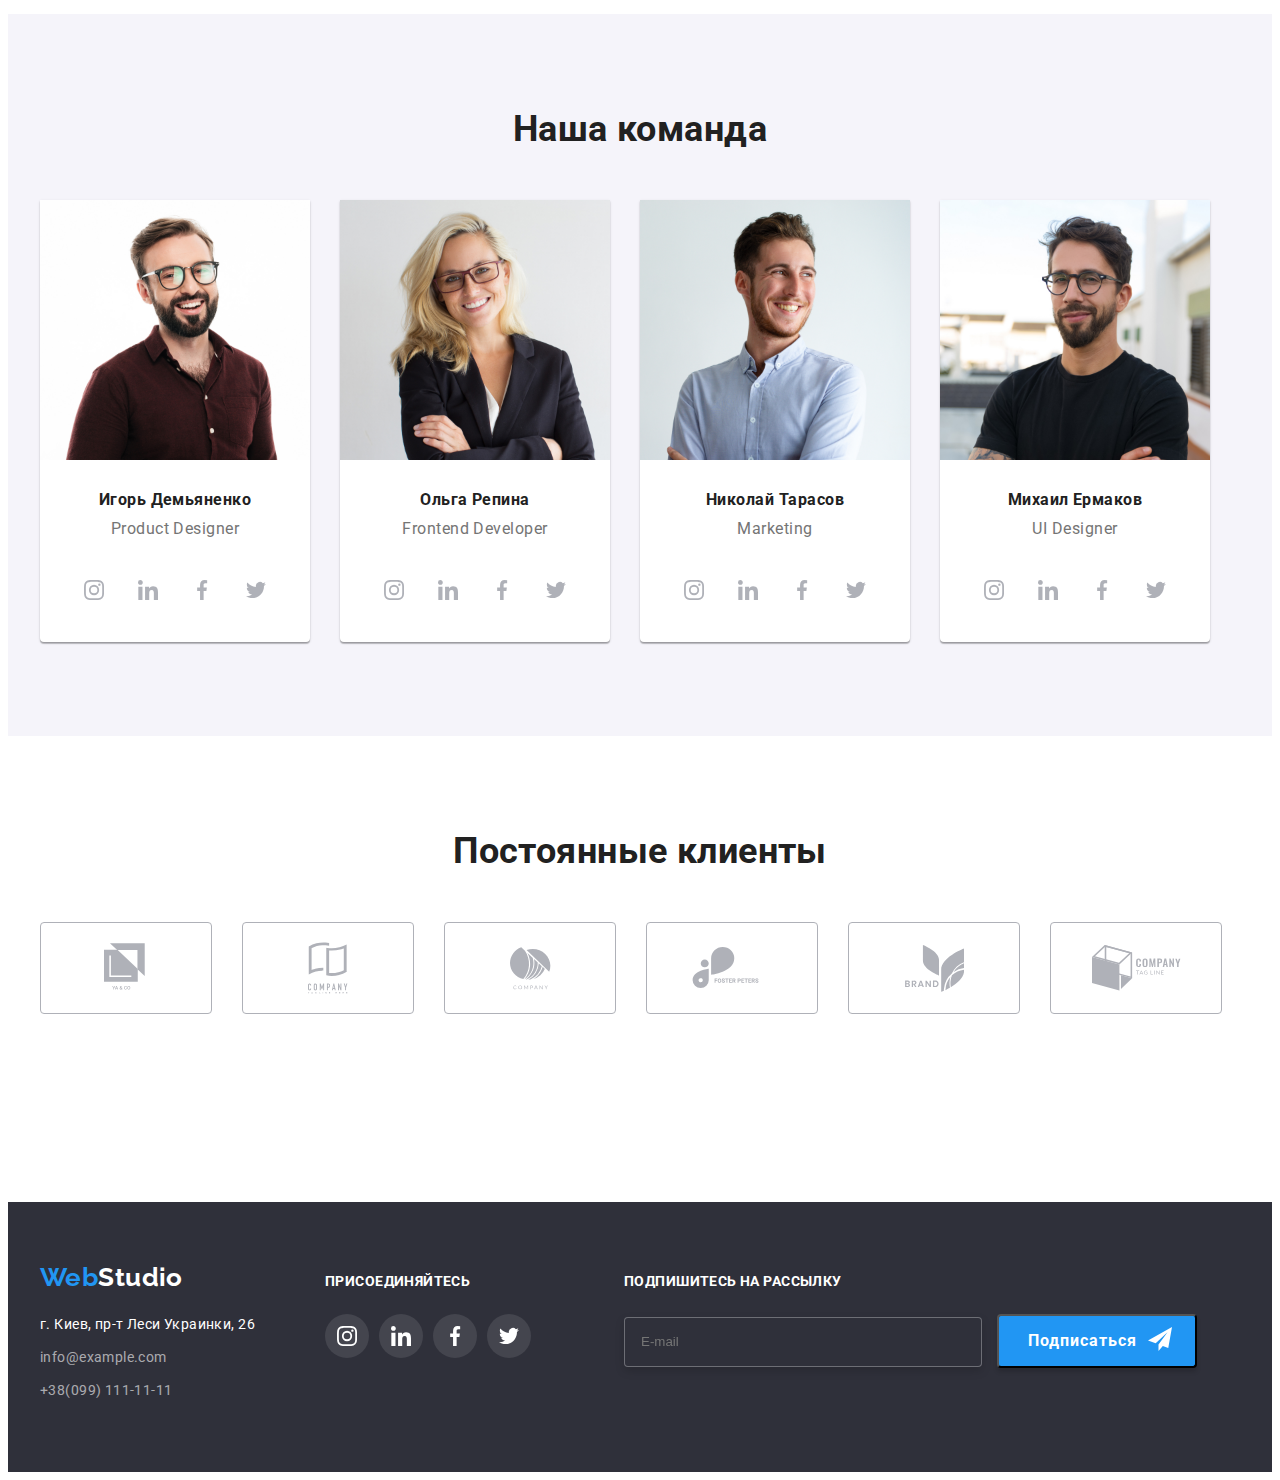
==== commit 8f024881: "Добавлена разметка и стили формы" ====
--- a/index.html
+++ b/index.html
@@ -452,8 +452,59 @@
 
 <!--Модальное окно-->
     <div class="backdrop is-hidden" data-modal>
-      <div class="modal">
+     
+      <div class="modal"> 
         <button class="close-modal" data-modal-close>X</button>
+        
+        <b class="form-title">Оставьте свои данные, мы вам перезвоним</b>
+
+        <form class="form">
+
+            <div class="form-field">
+              <label for="user-name" class="form-label">Имя</label>
+              <div class="input-wrapper">
+                <input type="text" name="user-name" id="user-name" class="form-input">
+                <svg class="form-icon man-icon" width="12" height="12"> 
+                  <use xlink:href="./images/iconform.svg#icon-man"></use>
+                </svg>
+              </div>
+            </div>
+
+            <div class="form-field">
+            <label for="tel" class="form-label">Телефон</label>
+            <div class="input-wrapper">
+              <input type="tel" name="tel" id="tel" class="form-input">
+              <svg class="form-icon call-icon" width="13" height="13"> 
+                <use xlink:href="./images/iconform.svg#icon-call"></use>
+              </svg>
+            </div>
+            </div>
+
+            <div class="form-field">
+            <label for="email" class="form-label">Почта</label>
+            <div class="input-wrapper">
+              <input type="email" name="email" id="email" class="form-input">
+              <svg class="form-icon mail-icon" width="15" height="12"> 
+                <use xlink:href="./images/iconform.svg#icon-mail"></use>
+              </svg>
+            </div>
+            
+            </div>
+          
+            <div class="form-field">
+              <label for="comment" class="form-label">Комментарий</label>
+              <textarea name="comment" id="comment" cols="30" rows="5" class="form-input form-textarea" placeholder="Введите текст"></textarea>
+            </div>
+            
+            <div class="acception">
+              <input type="checkbox" name="policy" id="policy" class="form-imput">
+              <label for="policy" class="form-label">Соглашаюсь с рассылкой и принимаю <a href="" class="form-link">Условия договора</a></label>
+            </div>
+            
+            
+            <button type="submit" class="button form-button">Отправить</button>
+          
+        </form>
       </div>
     </div>
 
--- a/css/styles.css
+++ b/css/styles.css
@@ -20,6 +20,10 @@
   letter-spacing: 0.03em;
   color: var(--main-text-color);
   background-color: var(--white);
+}
+
+textarea {
+  resize: none;
 }
 
 address {
@@ -276,7 +280,7 @@
   text-transform: uppercase;
 }
 
-/*Кнопки*/
+/*Кнопка*/
 
 .button {
   display: inline-block;
@@ -590,6 +594,7 @@
 }
 
 .button-sign {
+  position: relative;
   padding-left: 29px;
   padding-right: 10px;
   width: 200px;
@@ -617,10 +622,11 @@
   fill: var(--white);
   display: inline-flex;
 
-  margin-left: 10px;
-  margin-right: 13px;
   width: 24px;
   height: 24px;
+  top: 11px;
+  right: 23px;
+  transition: 250ms cubic-bezier(0.4, 0, 0.2, 1);
 }
 
 /*Секция Filter*/
@@ -771,7 +777,7 @@
   position: absolute;
   top: 50%;
   left: 50%;
-  transform: translate(-50%, -50%);
+
   min-width: 528px;
   min-height: 581px;
   padding: 40px;
@@ -780,6 +786,9 @@
   box-shadow: 0px 1px 3px rgba(0, 0, 0, 0.12), 0px 1px 1px rgba(0, 0, 0, 0.14),
     0px 2px 1px rgba(0, 0, 0, 0.2);
   border-radius: 4px;
+
+  transform: translate(-50%, -50%) scale(1);
+  transition: transform 350ms cubic-bezier(0.4, 0, 0.2, 1);
 }
 
 .close-modal {
@@ -815,3 +824,99 @@
   transition-duration: 250ms;
   transition-timing-function: cubic-bezier(0.4, 0, 0.2, 1);
 }
+
+/*Form*/
+.form {
+  width: 448px;
+  margin-left: auto;
+  margin-right: auto;
+}
+
+.form-title {
+  font-style: normal;
+  font-size: 20px;
+  line-height: 1.15;
+  text-align: center;
+  color: var(--title-color);
+  margin-bottom: 12px;
+}
+
+.form-field {
+  display: flex;
+  flex-direction: column;
+  margin-bottom: 20px;
+}
+
+.form-field label {
+  margin-bottom: 4px;
+}
+
+.form-field input,
+textarea {
+  border: 1px solid rgba(33, 33, 33, 0.2);
+  box-sizing: border-box;
+  border-radius: 4px;
+  margin: 0;
+  padding: 12px 16px;
+}
+
+.form-field input::placeholder {
+  background: var(--white);
+}
+
+.form-input {
+  width: 100%;
+}
+
+.form-button {
+  display: block;
+  margin: 0 auto;
+  border-color: var(--accent-color);
+}
+
+.input-wrapper {
+  position: relative;
+}
+
+.input-wrapper:focus-within > .form-icon {
+  fill: var(--accent-color);
+  transition-duration: 250ms;
+  transition-timing-function: cubic-bezier(0.4, 0, 0.2, 1);
+}
+
+.input-wrapper:focus-within > .form-input {
+  outline: none;
+  border: 1px solid var(--accent-color);
+  transition-duration: 250ms;
+  transition-timing-function: cubic-bezier(0.4, 0, 0.2, 1);
+}
+
+.form-field:focus-within .form-textarea {
+  outline: none;
+  border: 1px solid var(--accent-color);
+  transition-duration: 250ms;
+  transition-timing-function: cubic-bezier(0.4, 0, 0.2, 1);
+}
+
+.man-icon {
+  position: absolute;
+  top: 14px;
+  left: 15px;
+}
+
+.call-icon {
+  position: absolute;
+  top: 13px;
+  left: 14px;
+}
+
+.mail-icon {
+  position: absolute;
+  top: 14px;
+  left: 13px;
+}
+
+.acception {
+  text-align: center;
+  margin-bottom: 30px;
+}
